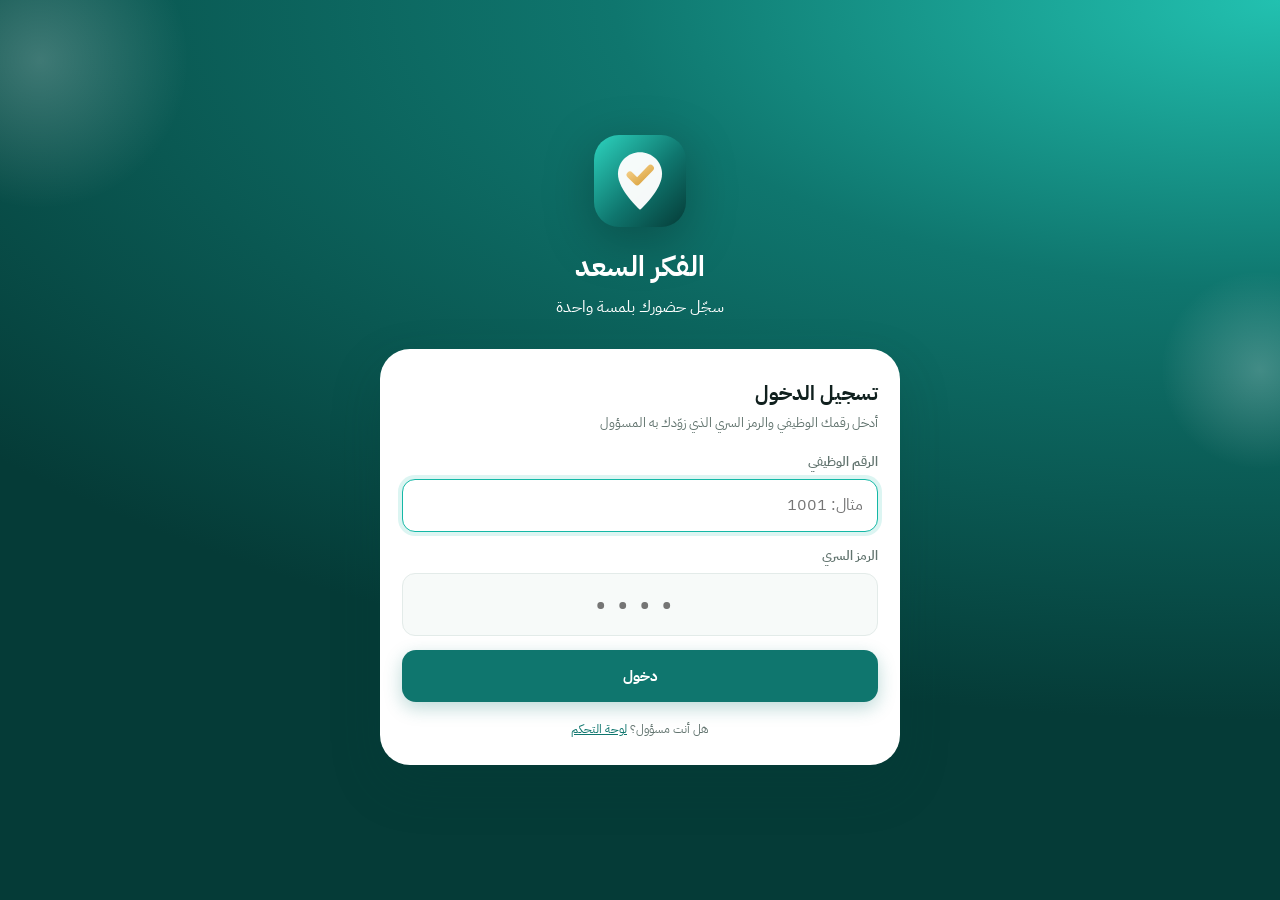
==== index.html @ fa865e1b "Add Alfikr Alsaad attendance app: employee check-in and admin dashboard Arabic-first, phone-first st" ====
<!doctype html>
<html lang="ar" dir="rtl">
<head>
  <meta charset="utf-8">
  <meta name="viewport" content="width=device-width, initial-scale=1, viewport-fit=cover">
  <title>الفكر السعد · الحضور</title>
  <meta name="description" content="تطبيق الفكر السعد لتسجيل الحضور والانصراف">
  <meta name="theme-color" content="#0f766e">
  <meta name="apple-mobile-web-app-capable" content="yes">
  <meta name="apple-mobile-web-app-status-bar-style" content="black-translucent">
  <meta name="apple-mobile-web-app-title" content="الفكر السعد">
  <link rel="icon" href="assets/logo.svg" type="image/svg+xml">
  <link rel="apple-touch-icon" href="assets/logo.svg">
  <link rel="manifest" href="manifest.webmanifest">
  <link rel="preconnect" href="https://fonts.googleapis.com">
  <link rel="preconnect" href="https://fonts.gstatic.com" crossorigin>
  <link href="https://fonts.googleapis.com/css2?family=IBM+Plex+Sans+Arabic:wght@400;500;600;700&display=swap" rel="stylesheet">
  <link rel="stylesheet" href="assets/style.css">
  <link rel="stylesheet" href="assets/app.css">
</head>
<body>
  <!-- Login -->
  <section id="login" class="auth hidden">
    <div class="orb" style="width:300px;height:300px;top:-90px;left:-110px"></div>
    <div class="orb" style="width:200px;height:200px;top:30%;right:-80px;animation-delay:-4s"></div>
    <div class="auth-head">
      <img class="logo" src="assets/logo.svg" alt="">
      <h1>الفكر السعد</h1>
      <p>سجّل حضورك بلمسة واحدة</p>
    </div>
    <form class="auth-card" id="loginForm" autocomplete="on">
      <h2>تسجيل الدخول</h2>
      <p class="muted small" style="margin:0 0 18px">أدخل رقمك الوظيفي والرمز السري الذي زوّدك به المسؤول</p>
      <label class="field"><span>الرقم الوظيفي</span>
        <input class="input ltr" id="code" name="username" inputmode="numeric" autocomplete="username" placeholder="مثال: 1001" required>
      </label>
      <label class="field"><span>الرمز السري</span>
        <input class="input pin-input" id="pin" name="password" type="password" inputmode="numeric" autocomplete="current-password" maxlength="8" placeholder="••••" required>
      </label>
      <button class="btn block" type="submit" id="loginBtn">دخول</button>
      <p class="center tiny muted" style="margin:18px 0 0">هل أنت مسؤول؟ <a href="admin.html">لوحة التحكم</a></p>
    </form>
  </section>

  <!-- App -->
  <main id="app" class="app hidden">
    <div id="view"></div>
  </main>
  <nav class="tabbar hidden" id="tabbar" aria-label="التنقل">
    <div class="tabbar-inner">
      <button class="tab active" data-tab="home"><span data-icon="home"></span>الرئيسية</button>
      <button class="tab" data-tab="history"><span data-icon="history"></span>سجلي</button>
      <button class="tab" data-tab="profile"><span data-icon="user"></span>حسابي</button>
    </div>
  </nav>

  <script src="assets/core.js"></script>
  <script src="assets/app.js"></script>
</body>
</html>
---- assets/style.css ----
/* الفكر السعد — design tokens & shared UI */
:root {
  --brand: #0f766e;
  --brand-2: #14b8a6;
  --brand-ink: #053b37;
  --gold: #d9a13b;
  --bg: #f3f6f5;
  --surface: #ffffff;
  --surface-2: #f7faf9;
  --line: #e3ebe9;
  --ink: #10201e;
  --muted: #62746f;
  --ok: #16a34a;
  --ok-bg: #e7f7ec;
  --warn: #d97706;
  --warn-bg: #fdf3e2;
  --bad: #dc2626;
  --bad-bg: #fdeaea;
  --info: #2563eb;
  --info-bg: #e8effd;
  --shadow: 0 1px 2px rgba(16, 32, 30, .05), 0 8px 24px rgba(16, 32, 30, .07);
  --shadow-lg: 0 20px 50px rgba(5, 59, 55, .22);
  --r: 18px;
  --r-sm: 12px;
  --font: "IBM Plex Sans Arabic", system-ui, -apple-system, "Segoe UI", Tahoma, sans-serif;
  --safe-b: env(safe-area-inset-bottom, 0px);
  color-scheme: light;
}
@media (prefers-color-scheme: dark) {
  :root {
    --bg: #0b1514;
    --surface: #12201f;
    --surface-2: #172826;
    --line: #223634;
    --ink: #e8f1ef;
    --muted: #93a8a3;
    --ok-bg: #12301e;
    --warn-bg: #33250e;
    --bad-bg: #3a1616;
    --info-bg: #142443;
    --shadow: 0 1px 2px rgba(0, 0, 0, .3), 0 8px 24px rgba(0, 0, 0, .25);
    color-scheme: dark;
  }
}

* { box-sizing: border-box; -webkit-tap-highlight-color: transparent; }
html, body { margin: 0; padding: 0; }
body {
  font-family: var(--font);
  background: var(--bg);
  color: var(--ink);
  line-height: 1.6;
  -webkit-font-smoothing: antialiased;
  min-height: 100dvh;
  overflow-x: hidden;
}
button, input, select, textarea { font: inherit; color: inherit; }
button { cursor: pointer; }
a { color: var(--brand); }
.hidden { display: none !important; }
.num { font-variant-numeric: tabular-nums; direction: ltr; unicode-bidi: isolate; display: inline-block; }

/* ───── Layout shell ───── */
.app { max-width: 520px; margin: 0 auto; min-height: 100dvh; position: relative; padding-bottom: calc(88px + var(--safe-b)); }
.page { padding: 0 16px; animation: pageIn .45s cubic-bezier(.2, .8, .2, 1) both; }
@keyframes pageIn { from { opacity: 0; transform: translateY(14px); } to { opacity: 1; transform: none; } }

/* ───── Hero header ───── */
.hero {
  background: radial-gradient(120% 140% at 100% 0%, #1fb5a5 0%, var(--brand) 45%, var(--brand-ink) 100%);
  color: #fff;
  padding: 20px 20px 72px;
  border-radius: 0 0 32px 32px;
  position: relative;
  overflow: hidden;
}
.hero::before, .hero::after {
  content: ""; position: absolute; border-radius: 50%; pointer-events: none;
  background: radial-gradient(circle, rgba(255, 255, 255, .18), transparent 70%);
}
.hero::before { width: 260px; height: 260px; top: -120px; left: -80px; animation: float 9s ease-in-out infinite; }
.hero::after { width: 180px; height: 180px; bottom: -70px; right: -40px; animation: float 11s ease-in-out infinite reverse; }
@keyframes float { 50% { transform: translate(18px, 14px) scale(1.08); } }
.hero-top { display: flex; align-items: center; justify-content: space-between; gap: 12px; position: relative; z-index: 1; }
.hero h1 { margin: 0; font-size: 20px; font-weight: 700; }
.hero .sub { opacity: .82; font-size: 13px; margin: 0; }

.avatar {
  width: 44px; height: 44px; border-radius: 14px; flex: none;
  display: grid; place-items: center; font-weight: 700;
  background: rgba(255, 255, 255, .16); border: 1px solid rgba(255, 255, 255, .28);
  backdrop-filter: blur(6px);
}
.avatar.lg { width: 72px; height: 72px; border-radius: 22px; font-size: 26px; }

.brand-mark { display: inline-flex; align-items: center; gap: 10px; }
.brand-mark img { width: 36px; height: 36px; }

/* ───── Cards ───── */
.card {
  background: var(--surface); border-radius: var(--r); box-shadow: var(--shadow);
  padding: 18px; border: 1px solid var(--line);
}
.card + .card { margin-top: 14px; }
.card h2, .card h3 { margin: 0 0 10px; font-size: 16px; }
.lift { margin-top: -52px; position: relative; z-index: 2; }
.stack > * + * { margin-top: 14px; }
.row { display: flex; align-items: center; gap: 10px; }
.between { justify-content: space-between; }
.muted { color: var(--muted); }
.small { font-size: 13px; }
.tiny { font-size: 12px; }
.bold { font-weight: 700; }
.center { text-align: center; }
.grid-2 { display: grid; grid-template-columns: 1fr 1fr; gap: 12px; }
.section-title { display: flex; align-items: center; justify-content: space-between; margin: 22px 4px 10px; font-size: 15px; font-weight: 700; }

/* ───── Buttons ───── */
.btn {
  border: 0; border-radius: 14px; padding: 14px 18px; font-weight: 700; font-size: 15px;
  background: var(--brand); color: #fff; display: inline-flex; align-items: center; justify-content: center; gap: 8px;
  transition: transform .15s ease, box-shadow .2s ease, background .2s ease, opacity .2s;
  box-shadow: 0 6px 18px rgba(15, 118, 110, .28);
}
.btn:active { transform: scale(.97); }
.btn:disabled { opacity: .6; pointer-events: none; }
.btn.block { width: 100%; }
.btn.ghost { background: var(--surface-2); color: var(--ink); box-shadow: none; border: 1px solid var(--line); }
.btn.danger { background: var(--bad); box-shadow: 0 6px 18px rgba(220, 38, 38, .25); }
.btn.soft-danger { background: var(--bad-bg); color: var(--bad); box-shadow: none; }
.btn.sm { padding: 9px 14px; font-size: 13px; border-radius: 11px; }
.icon-btn {
  width: 42px; height: 42px; border-radius: 13px; border: 1px solid var(--line); background: var(--surface);
  display: grid; place-items: center; color: var(--ink); flex: none; transition: transform .15s;
}
.icon-btn:active { transform: scale(.92); }
.hero .icon-btn { background: rgba(255, 255, 255, .14); border-color: rgba(255, 255, 255, .25); color: #fff; }
.spinner { width: 18px; height: 18px; border-radius: 50%; border: 2.5px solid currentColor; border-top-color: transparent; animation: spin .7s linear infinite; }
@keyframes spin { to { transform: rotate(360deg); } }

/* ───── Forms ───── */
.field { display: block; margin-bottom: 14px; }
.field > span { display: block; font-size: 13px; font-weight: 600; color: var(--muted); margin-bottom: 6px; }
.input, select.input, textarea.input {
  width: 100%; border: 1.5px solid var(--line); background: var(--surface-2); border-radius: 13px;
  padding: 13px 14px; font-size: 16px; outline: none; transition: border-color .2s, box-shadow .2s, background .2s;
}
.input:focus { border-color: var(--brand-2); box-shadow: 0 0 0 4px rgba(20, 184, 166, .15); background: var(--surface); }
.input.ltr { direction: ltr; text-align: right; }
.pin-input { letter-spacing: .6em; text-align: center; font-size: 22px; font-weight: 700; direction: ltr; }
.switch { position: relative; width: 50px; height: 30px; flex: none; }
.switch input { opacity: 0; width: 0; height: 0; }
.switch i { position: absolute; inset: 0; background: var(--line); border-radius: 30px; transition: .25s; }
.switch i::after { content: ""; position: absolute; top: 3px; right: 3px; width: 24px; height: 24px; border-radius: 50%; background: #fff; transition: .25s; box-shadow: 0 2px 6px rgba(0,0,0,.2); }
.switch input:checked + i { background: var(--brand); }
.switch input:checked + i::after { transform: translateX(-20px); }

/* ───── Pills / chips ───── */
.pill { display: inline-flex; align-items: center; gap: 6px; font-size: 12px; font-weight: 700; padding: 4px 10px; border-radius: 999px; white-space: nowrap; }
.pill::before { content: ""; width: 6px; height: 6px; border-radius: 50%; background: currentColor; }
.pill.ok { background: var(--ok-bg); color: var(--ok); }
.pill.warn { background: var(--warn-bg); color: var(--warn); }
.pill.bad { background: var(--bad-bg); color: var(--bad); }
.pill.info { background: var(--info-bg); color: var(--info); }
.pill.mute { background: var(--surface-2); color: var(--muted); }
.chips { display: flex; gap: 8px; overflow-x: auto; padding: 2px 2px 6px; scrollbar-width: none; }
.chips::-webkit-scrollbar { display: none; }
.chip {
  border: 1px solid var(--line); background: var(--surface); padding: 8px 14px; border-radius: 999px;
  font-size: 13px; font-weight: 600; white-space: nowrap; transition: all .2s;
}
.chip.active { background: var(--brand); border-color: var(--brand); color: #fff; }
.chip b { opacity: .75; margin-inline-start: 4px; }

/* ───── Bottom nav ───── */
.tabbar {
  position: fixed; bottom: 0; left: 0; right: 0; z-index: 40;
  padding: 8px 12px calc(8px + var(--safe-b));
  background: color-mix(in srgb, var(--surface) 88%, transparent);
  backdrop-filter: saturate(180%) blur(16px); -webkit-backdrop-filter: saturate(180%) blur(16px);
  border-top: 1px solid var(--line);
}
.tabbar-inner { max-width: 520px; margin: 0 auto; display: flex; justify-content: space-around; }
.tab {
  flex: 1; border: 0; background: none; display: flex; flex-direction: column; align-items: center; gap: 2px;
  font-size: 11px; font-weight: 600; color: var(--muted); padding: 6px 4px; border-radius: 14px; transition: color .2s;
  position: relative;
}
.tab svg { width: 24px; height: 24px; transition: transform .3s cubic-bezier(.3, 1.6, .5, 1); }
.tab.active { color: var(--brand); }
.tab.active svg { transform: translateY(-2px) scale(1.08); }
.tab.active::after { content: ""; position: absolute; top: -8px; width: 26px; height: 3px; border-radius: 3px; background: var(--brand); animation: grow .3s ease; }
@keyframes grow { from { width: 0; } }

/* ───── Toast ───── */
.toast-wrap { position: fixed; top: 14px; left: 0; right: 0; z-index: 100; display: flex; flex-direction: column; align-items: center; gap: 8px; pointer-events: none; padding: 0 16px; }
.toast {
  background: var(--ink); color: var(--bg); padding: 12px 18px; border-radius: 14px; font-weight: 600; font-size: 14px;
  box-shadow: var(--shadow-lg); animation: toastIn .35s cubic-bezier(.2, 1.4, .4, 1) both; max-width: 480px; display: flex; gap: 8px; align-items: center;
}
.toast.ok { background: var(--ok); color: #fff; }
.toast.bad { background: var(--bad); color: #fff; }
.toast.out { animation: toastOut .3s ease forwards; }
@keyframes toastIn { from { opacity: 0; transform: translateY(-20px) scale(.9); } }
@keyframes toastOut { to { opacity: 0; transform: translateY(-16px); } }

/* ───── Bottom sheet ───── */
.sheet-backdrop { position: fixed; inset: 0; background: rgba(5, 20, 18, .45); z-index: 60; animation: fade .25s ease both; }
.sheet {
  position: fixed; left: 0; right: 0; bottom: 0; z-index: 61; max-width: 560px; margin: 0 auto;
  background: var(--surface); border-radius: 26px 26px 0 0; padding: 10px 18px calc(18px + var(--safe-b));
  max-height: 92dvh; overflow-y: auto; animation: sheetIn .38s cubic-bezier(.2, .9, .25, 1) both;
  box-shadow: 0 -10px 40px rgba(0, 0, 0, .18);
}
.sheet .grip { width: 44px; height: 5px; border-radius: 5px; background: var(--line); margin: 4px auto 14px; }
.sheet h3 { margin: 0 0 16px; font-size: 18px; }
.sheet.closing { animation: sheetOut .25s ease forwards; }
.sheet-backdrop.closing { animation: fade .25s ease reverse forwards; }
@keyframes sheetIn { from { transform: translateY(100%); } }
@keyframes sheetOut { to { transform: translateY(100%); } }
@keyframes fade { from { opacity: 0; } }

/* ───── Lists ───── */
.list { background: var(--surface); border: 1px solid var(--line); border-radius: var(--r); box-shadow: var(--shadow); overflow: hidden; }
.item { display: flex; align-items: center; gap: 12px; padding: 14px 16px; border-bottom: 1px solid var(--line); animation: itemIn .4s ease both; }
.item:last-child { border-bottom: 0; }
.item .avatar { background: color-mix(in srgb, var(--brand) 12%, transparent); color: var(--brand); border: 0; width: 42px; height: 42px; font-size: 15px; }
.item .meta { flex: 1; min-width: 0; }
.item .meta .t { font-weight: 700; white-space: nowrap; overflow: hidden; text-overflow: ellipsis; }
.item .meta .s { font-size: 12px; color: var(--muted); white-space: nowrap; overflow: hidden; text-overflow: ellipsis; }
.item.tap { cursor: pointer; transition: background .15s; }
.item.tap:active { background: var(--surface-2); }
@keyframes itemIn { from { opacity: 0; transform: translateX(-10px); } }
.empty { text-align: center; padding: 34px 16px; color: var(--muted); }
.empty .ico { font-size: 36px; margin-bottom: 6px; opacity: .7; }

/* ───── Skeleton ───── */
.skel { background: linear-gradient(90deg, var(--surface-2), var(--line), var(--surface-2)); background-size: 200% 100%; animation: shimmer 1.2s infinite; border-radius: 10px; }
@keyframes shimmer { to { background-position: -200% 0; } }

/* ───── Auth screen ───── */
.auth {
  min-height: 100dvh; display: flex; flex-direction: column; justify-content: flex-end;
  background: radial-gradient(130% 80% at 100% 0%, #22c1b0 0%, var(--brand) 40%, var(--brand-ink) 100%);
  position: relative; overflow: hidden;
}
.auth .orb { position: absolute; border-radius: 50%; background: radial-gradient(circle, rgba(255,255,255,.22), transparent 70%); animation: float 10s ease-in-out infinite; }
.auth-head { color: #fff; padding: 40px 24px 28px; position: relative; z-index: 1; flex: 1; display: flex; flex-direction: column; justify-content: center; align-items: center; text-align: center; }
.auth-head .logo { width: 92px; height: 92px; margin-bottom: 18px; animation: pop .7s cubic-bezier(.2, 1.6, .4, 1) both; filter: drop-shadow(0 12px 24px rgba(0,0,0,.25)); }
.auth-head h1 { margin: 0; font-size: 28px; animation: pageIn .6s .1s both; }
.auth-head p { margin: 6px 0 0; opacity: .85; animation: pageIn .6s .2s both; }
.auth-card {
  background: var(--surface); border-radius: 30px 30px 0 0; padding: 28px 22px calc(26px + var(--safe-b));
  position: relative; z-index: 1; animation: sheetIn .6s .15s cubic-bezier(.2, .9, .25, 1) both;
  max-width: 520px; width: 100%; margin: 0 auto;
}
.auth-card h2 { margin: 0 0 4px; font-size: 20px; }
@keyframes pop { from { opacity: 0; transform: scale(.5) rotate(-12deg); } }
@media (min-width: 700px) {
  .auth { justify-content: center; align-items: center; }
  .auth-head { flex: none; }
  .auth-card { border-radius: 30px; margin-bottom: 40px; box-shadow: var(--shadow-lg); }
}

.shake { animation: shake .45s ease; }
@keyframes shake { 20%, 60% { transform: translateX(-8px); } 40%, 80% { transform: translateX(8px); } }

/* ───── Dialog ───── */
.confirm-box { text-align: center; padding: 6px 4px 4px; }
.confirm-box .ico { width: 64px; height: 64px; margin: 0 auto 12px; border-radius: 20px; display: grid; place-items: center; font-size: 30px; background: var(--bad-bg); color: var(--bad); }

@media (prefers-reduced-motion: reduce) {
  *, *::before, *::after { animation-duration: .01ms !important; animation-iteration-count: 1 !important; transition-duration: .01ms !important; }
}
.icon-btn svg { width: 20px; height: 20px; }
.btn svg { width: 20px; height: 20px; flex: none; }

/* shared stat row & key/value rows */
.stats3 { display: grid; grid-template-columns: repeat(3, 1fr); text-align: center; }
.stats3 > div { padding: 4px 6px; }
.stats3 > div + div { border-inline-start: 1px solid var(--line); }
.stats3 .k { font-size: 12px; color: var(--muted); font-weight: 600; }
.stats3 .v { font-size: 18px; font-weight: 700; margin-top: 2px; }

.kv { display: flex; justify-content: space-between; gap: 12px; padding: 13px 0; border-bottom: 1px solid var(--line); font-size: 14px; }
.kv:last-child { border-bottom: 0; }
.kv .k { color: var(--muted); }
.kv .v { font-weight: 600; text-align: left; }
.form-row > *, .grid-2 > * { min-width: 0; }
.input { min-width: 0; }
input[type=date].input, input[type=time].input { -webkit-appearance: none; appearance: none; min-height: 50px; }
---- assets/app.css ----
/* Employee app */
.clock { text-align: center; padding: 6px 0 2px; }
.clock .time { font-size: 46px; font-weight: 700; letter-spacing: -1px; line-height: 1.1; }
.clock .time small { font-size: 18px; opacity: .55; font-weight: 600; margin-inline-start: 4px; }
.clock .date { color: var(--muted); font-size: 14px; margin-top: 4px; }
.clock .hijri { color: var(--muted); font-size: 12px; opacity: .8; }

.punch-zone { display: flex; flex-direction: column; align-items: center; padding: 18px 0 6px; }
.punch {
  --c1: #14b8a6; --c2: #0f766e; --glow: rgba(20, 184, 166, .45);
  position: relative; width: 196px; height: 196px; border-radius: 50%; border: 0; color: #fff;
  background: radial-gradient(circle at 30% 25%, var(--c1), var(--c2) 70%);
  box-shadow: 0 18px 40px var(--glow), inset 0 -8px 20px rgba(0, 0, 0, .15), inset 0 6px 14px rgba(255, 255, 255, .25);
  display: flex; flex-direction: column; align-items: center; justify-content: center; gap: 6px;
  transition: transform .2s cubic-bezier(.3, 1.5, .5, 1), box-shadow .3s, filter .3s;
  isolation: isolate;
}
.punch svg.fp { width: 64px; height: 64px; }
.punch .lbl { font-weight: 700; font-size: 17px; }
.punch .hint { font-size: 11px; opacity: .8; font-weight: 600; }
.punch:active { transform: scale(.94); }
.punch::before, .punch::after {
  content: ""; position: absolute; inset: 0; border-radius: 50%; z-index: -1;
  border: 2px solid var(--c1); animation: ring 2.6s cubic-bezier(.2, .6, .3, 1) infinite;
}
.punch::after { animation-delay: 1.3s; }
@keyframes ring { from { transform: scale(1); opacity: .7; } to { transform: scale(1.55); opacity: 0; } }
.punch.out { --c1: #fb923c; --c2: #c2410c; --glow: rgba(234, 88, 12, .4); }
.punch.done { --c1: #a7b8b4; --c2: #6b807b; --glow: rgba(60, 80, 76, .25); cursor: default; }
.punch.done::before, .punch.done::after { animation: none; opacity: 0; }
.punch.loading { pointer-events: none; }
.punch.loading::before, .punch.loading::after { animation: none; opacity: 0; }
.punch .orbit { position: absolute; inset: -10px; width: calc(100% + 20px); height: calc(100% + 20px); opacity: 0; transition: opacity .2s; }
.punch.loading .orbit { opacity: 1; animation: spin 1s linear infinite; }
.punch.success { animation: successPop .7s cubic-bezier(.2, 1.6, .4, 1); }
@keyframes successPop { 0% { transform: scale(.9); } 40% { transform: scale(1.08); } 100% { transform: scale(1); } }
.punch .ok-check { width: 74px; height: 74px; }
.punch .ok-check path { stroke-dasharray: 30; stroke-dashoffset: 30; animation: draw .5s .1s ease forwards; }
@keyframes draw { to { stroke-dashoffset: 0; } }
.burst { position: absolute; left: 50%; top: 50%; width: 8px; height: 8px; border-radius: 50%; pointer-events: none; animation: burst .8s ease-out forwards; }
@keyframes burst { from { transform: translate(-50%, -50%) rotate(var(--a)) translateX(0) scale(1); opacity: 1; } to { transform: translate(-50%, -50%) rotate(var(--a)) translateX(140px) scale(.3); opacity: 0; } }

.loc {
  margin-top: 18px; display: inline-flex; align-items: center; gap: 8px; font-size: 13px; font-weight: 600;
  padding: 8px 14px; border-radius: 999px; background: var(--surface-2); border: 1px solid var(--line); color: var(--muted);
  transition: all .3s;
}
.loc .dot { width: 8px; height: 8px; border-radius: 50%; background: currentColor; position: relative; }
.loc .dot::after { content: ""; position: absolute; inset: -4px; border-radius: 50%; border: 2px solid currentColor; opacity: .4; animation: ring 1.8s infinite; }
.loc.ok { color: var(--ok); background: var(--ok-bg); border-color: transparent; }
.loc.bad { color: var(--bad); background: var(--bad-bg); border-color: transparent; }
.loc.warn { color: var(--warn); background: var(--warn-bg); border-color: transparent; }

.shift-row { display: flex; align-items: center; gap: 12px; }
.shift-row .ico { width: 42px; height: 42px; border-radius: 13px; display: grid; place-items: center; background: color-mix(in srgb, var(--gold) 16%, transparent); color: var(--gold); flex: none; }
.shift-row .ico svg { width: 22px; height: 22px; }

.week { display: grid; grid-template-columns: repeat(7, 1fr); gap: 6px; text-align: center; }
.week .d { font-size: 11px; color: var(--muted); font-weight: 600; }
.week .b { margin: 6px auto 0; width: 30px; height: 30px; border-radius: 10px; display: grid; place-items: center; font-size: 12px; font-weight: 700; background: var(--surface-2); color: var(--muted); border: 1px dashed var(--line); animation: pop .5s cubic-bezier(.2, 1.6, .4, 1) both; }
.week .b.ok { background: var(--ok-bg); color: var(--ok); border: 0; }
.week .b.warn { background: var(--warn-bg); color: var(--warn); border: 0; }
.week .b.today { outline: 2px solid var(--brand); outline-offset: 2px; }

.profile-head { text-align: center; padding: 26px 20px 70px; }
.profile-head .avatar { margin: 0 auto 12px; }
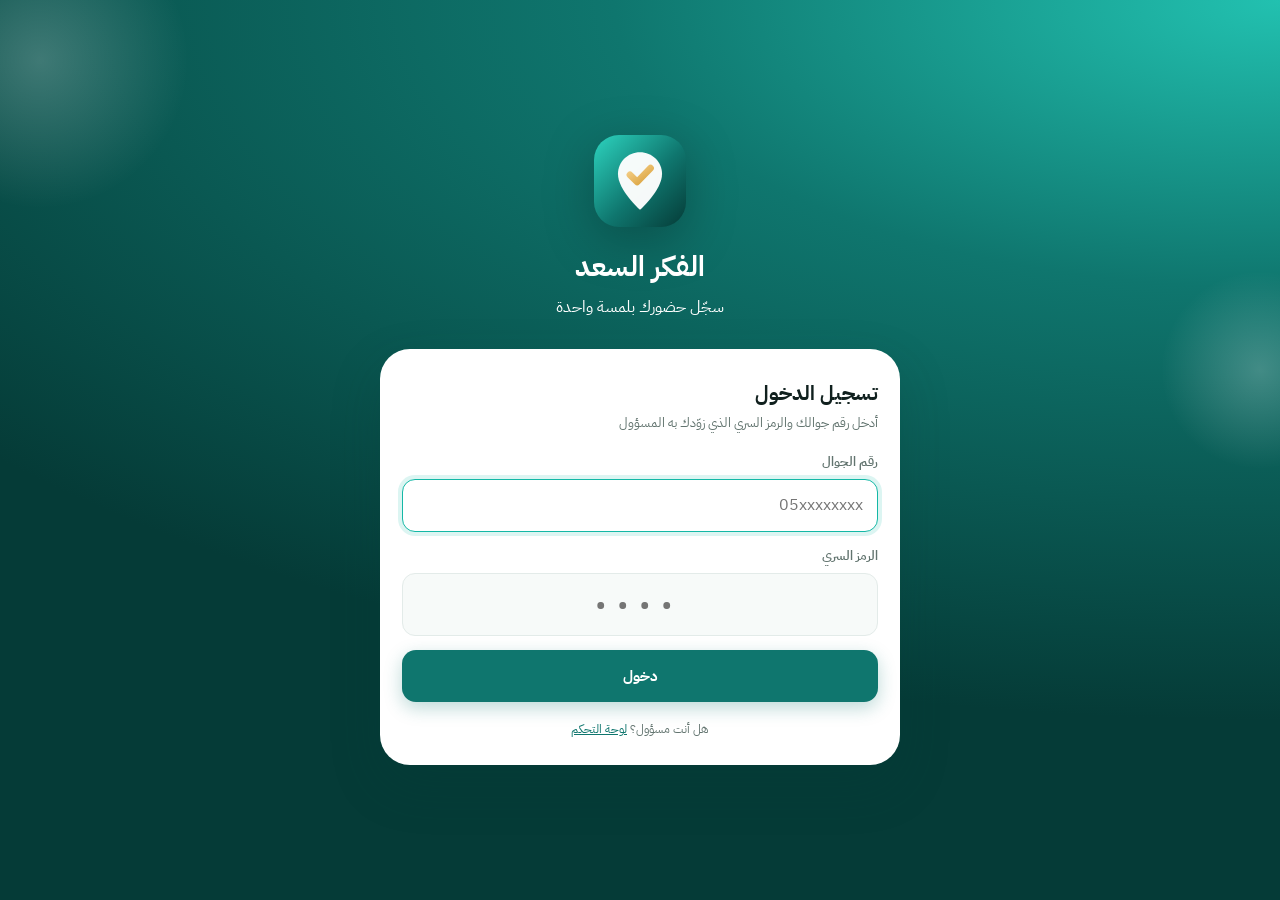
==== commit 39dff5c9: "Phone + PIN login, and selfie + GPS proof of presence instead of fixed workplaces - employees sign i" ====
--- a/index.html
+++ b/index.html
@@ -30,9 +30,9 @@
     </div>
     <form class="auth-card" id="loginForm" autocomplete="on">
       <h2>تسجيل الدخول</h2>
-      <p class="muted small" style="margin:0 0 18px">أدخل رقمك الوظيفي والرمز السري الذي زوّدك به المسؤول</p>
-      <label class="field"><span>الرقم الوظيفي</span>
-        <input class="input ltr" id="code" name="username" inputmode="numeric" autocomplete="username" placeholder="مثال: 1001" required>
+      <p class="muted small" style="margin:0 0 18px">أدخل رقم جوالك والرمز السري الذي زوّدك به المسؤول</p>
+      <label class="field"><span>رقم الجوال</span>
+        <input class="input ltr" id="phone" name="username" type="tel" inputmode="tel" autocomplete="tel" placeholder="05xxxxxxxx" required>
       </label>
       <label class="field"><span>الرمز السري</span>
         <input class="input pin-input" id="pin" name="password" type="password" inputmode="numeric" autocomplete="current-password" maxlength="8" placeholder="••••" required>
--- a/assets/style.css
+++ b/assets/style.css
@@ -57,7 +57,7 @@
 button, input, select, textarea { font: inherit; color: inherit; }
 button { cursor: pointer; }
 a { color: var(--brand); }
-.hidden { display: none !important; }
+.hidden, [hidden] { display: none !important; }
 .num { font-variant-numeric: tabular-nums; direction: ltr; unicode-bidi: isolate; display: inline-block; }
 
 /* ───── Layout shell ───── */
--- a/assets/app.css
+++ b/assets/app.css
@@ -29,6 +29,14 @@
 .punch.done { --c1: #a7b8b4; --c2: #6b807b; --glow: rgba(60, 80, 76, .25); cursor: default; }
 .punch.done::before, .punch.done::after { animation: none; opacity: 0; }
 .punch.loading { pointer-events: none; }
+.punch.locked { --c1: #9fb3ae; --c2: #5d726d; --glow: rgba(60, 80, 76, .22); }
+.punch.locked::before, .punch.locked::after { animation: none; opacity: 0; }
+.punch.locked .fp-wrap { position: relative; }
+.punch.locked .fp-wrap::after {
+  content: ""; position: absolute; bottom: -2px; left: -6px; width: 26px; height: 26px; border-radius: 50%;
+  background: #fff url("data:image/svg+xml,%3Csvg xmlns='http://www.w3.org/2000/svg' viewBox='0 0 24 24' fill='none' stroke='%235d726d' stroke-width='2.4' stroke-linecap='round'%3E%3Crect x='5' y='11' width='14' height='10' rx='2'/%3E%3Cpath d='M8 11V8a4 4 0 0 1 8 0v3'/%3E%3C/svg%3E") center / 15px no-repeat;
+  box-shadow: 0 2px 6px rgba(0,0,0,.2);
+}
 .punch.loading::before, .punch.loading::after { animation: none; opacity: 0; }
 .punch .orbit { position: absolute; inset: -10px; width: calc(100% + 20px); height: calc(100% + 20px); opacity: 0; transition: opacity .2s; }
 .punch.loading .orbit { opacity: 1; animation: spin 1s linear infinite; }
@@ -64,3 +72,11 @@
 
 .profile-head { text-align: center; padding: 26px 20px 70px; }
 .profile-head .avatar { margin: 0 auto 12px; }
+
+/* selfie camera */
+.cam { position: relative; width: min(78vw, 300px); aspect-ratio: 1; margin: 0 auto; border-radius: 50%; overflow: hidden; background: #0b1514; box-shadow: 0 12px 30px rgba(0,0,0,.25); animation: pop .5s cubic-bezier(.2, 1.5, .4, 1) both; }
+.cam video, .cam img { width: 100%; height: 100%; object-fit: cover; display: block; }
+.cam video { transform: scaleX(-1); }
+.cam-ring { position: absolute; inset: 0; border-radius: 50%; border: 4px solid var(--brand-2); box-shadow: inset 0 0 0 6px rgba(255,255,255,.15); pointer-events: none; animation: camPulse 2s ease-in-out infinite; }
+@keyframes camPulse { 50% { border-color: var(--gold); } }
+.cam-msg { position: absolute; inset: 0; display: grid; place-items: center; color: #fff; font-size: 14px; font-weight: 600; text-align: center; padding: 20px; }
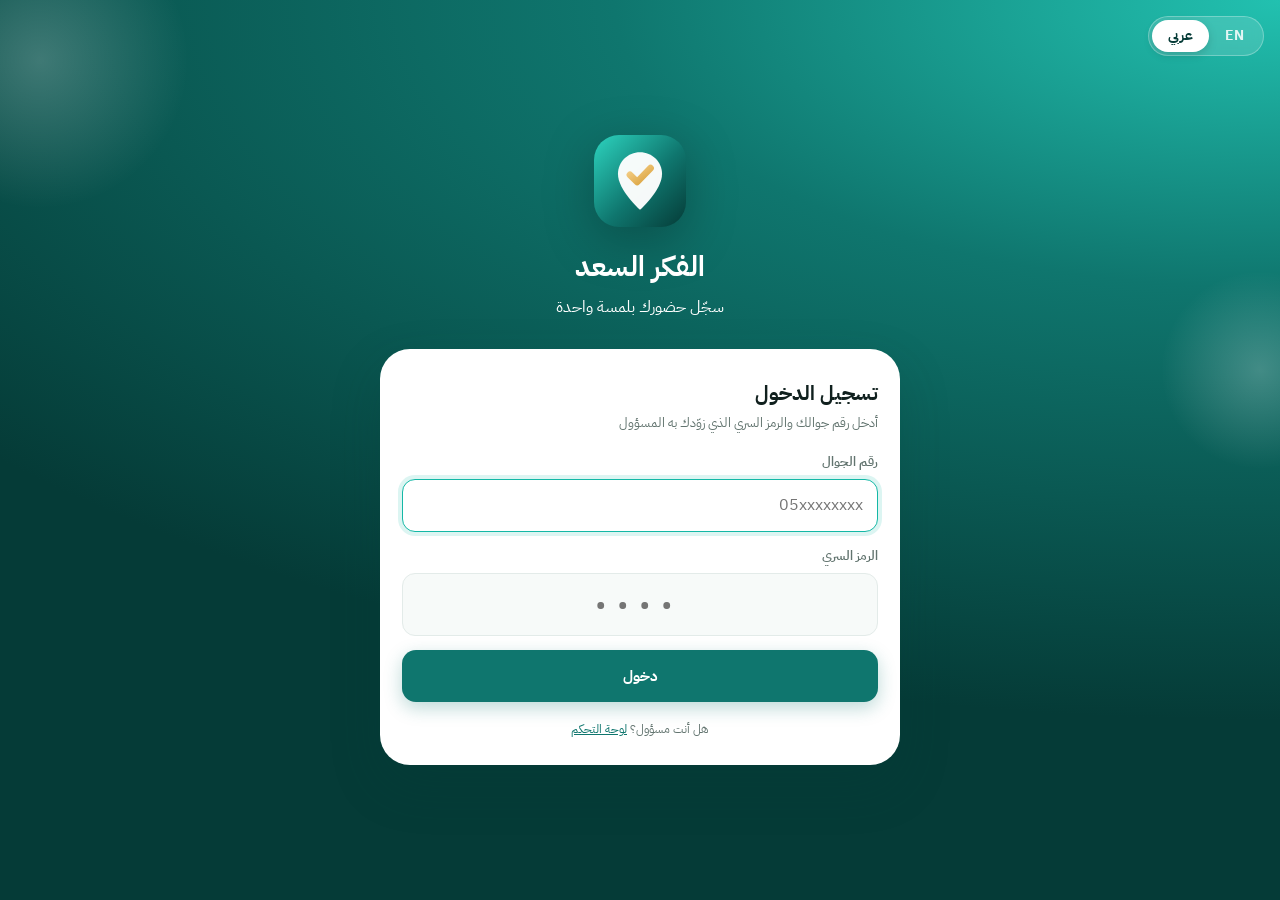
==== commit 8d2817ca: "Add Arabic/English switch to the employee app and admin dashboard - assets/i18n.js: Arabic is the so" ====
--- a/index.html
+++ b/index.html
@@ -21,6 +21,7 @@
 <body>
   <!-- Login -->
   <section id="login" class="auth hidden">
+    <div class="lang-switch auth-lang" role="group" aria-label="Language / اللغة" data-no-i18n><button type="button" data-lang="ar" lang="ar">عربي</button><button type="button" data-lang="en" lang="en">EN</button></div>
     <div class="orb" style="width:300px;height:300px;top:-90px;left:-110px"></div>
     <div class="orb" style="width:200px;height:200px;top:30%;right:-80px;animation-delay:-4s"></div>
     <div class="auth-head">
@@ -54,6 +55,7 @@
     </div>
   </nav>
 
+  <script src="assets/i18n.js"></script>
   <script src="assets/core.js"></script>
   <script src="assets/app.js"></script>
 </body>
--- a/assets/style.css
+++ b/assets/style.css
@@ -146,14 +146,16 @@
   padding: 13px 14px; font-size: 16px; outline: none; transition: border-color .2s, box-shadow .2s, background .2s;
 }
 .input:focus { border-color: var(--brand-2); box-shadow: 0 0 0 4px rgba(20, 184, 166, .15); background: var(--surface); }
-.input.ltr { direction: ltr; text-align: right; }
+.input.ltr { direction: ltr; text-align: left; }
+[dir=rtl] .input.ltr { text-align: right; }
 .pin-input { letter-spacing: .6em; text-align: center; font-size: 22px; font-weight: 700; direction: ltr; }
 .switch { position: relative; width: 50px; height: 30px; flex: none; }
 .switch input { opacity: 0; width: 0; height: 0; }
 .switch i { position: absolute; inset: 0; background: var(--line); border-radius: 30px; transition: .25s; }
-.switch i::after { content: ""; position: absolute; top: 3px; right: 3px; width: 24px; height: 24px; border-radius: 50%; background: #fff; transition: .25s; box-shadow: 0 2px 6px rgba(0,0,0,.2); }
+.switch i::after { content: ""; position: absolute; top: 3px; inset-inline-start: 3px; width: 24px; height: 24px; border-radius: 50%; background: #fff; transition: .25s; box-shadow: 0 2px 6px rgba(0,0,0,.2); }
 .switch input:checked + i { background: var(--brand); }
-.switch input:checked + i::after { transform: translateX(-20px); }
+[dir=rtl] .switch input:checked + i::after { transform: translateX(-20px); }
+[dir=ltr] .switch input:checked + i::after { transform: translateX(20px); }
 
 /* ───── Pills / chips ───── */
 .pill { display: inline-flex; align-items: center; gap: 6px; font-size: 12px; font-weight: 700; padding: 4px 10px; border-radius: 999px; white-space: nowrap; }
@@ -285,7 +287,21 @@
 .kv { display: flex; justify-content: space-between; gap: 12px; padding: 13px 0; border-bottom: 1px solid var(--line); font-size: 14px; }
 .kv:last-child { border-bottom: 0; }
 .kv .k { color: var(--muted); }
-.kv .v { font-weight: 600; text-align: left; }
+.kv .v { font-weight: 600; text-align: end; }
 .form-row > *, .grid-2 > * { min-width: 0; }
 .input { min-width: 0; }
 input[type=date].input, input[type=time].input { -webkit-appearance: none; appearance: none; min-height: 50px; }
+
+/* language switch */
+.lang-switch { display: inline-flex; padding: 3px; border-radius: 999px; background: var(--surface-2); border: 1px solid var(--line); flex: none; direction: ltr; }
+.lang-switch button { border: 0; background: none; padding: 7px 12px; border-radius: 999px; font-size: 13px; font-weight: 700; color: var(--muted); line-height: 1; transition: background .2s, color .2s, box-shadow .2s; }
+html[lang=ar] .lang-switch [data-lang=ar], html[lang=en] .lang-switch [data-lang=en] { background: var(--brand); color: #fff; box-shadow: 0 3px 10px rgba(15, 118, 110, .3); }
+.lang-switch.glass, .auth-lang { background: rgba(255, 255, 255, .14); border-color: rgba(255, 255, 255, .28); backdrop-filter: blur(6px); }
+.lang-switch.glass button, .auth-lang button { color: rgba(255, 255, 255, .85); padding: 9px 11px; }
+html[lang=ar] .lang-switch.glass [data-lang=ar], html[lang=en] .lang-switch.glass [data-lang=en],
+html[lang=ar] .auth-lang [data-lang=ar], html[lang=en] .auth-lang [data-lang=en] { background: #fff; color: var(--brand-ink); box-shadow: 0 3px 10px rgba(0, 0, 0, .15); }
+.lang-switch.lg button { padding: 10px 18px; font-size: 14px; }
+.auth-lang { position: absolute; top: calc(16px + env(safe-area-inset-top, 0px)); inset-inline-end: 16px; z-index: 3; animation: pageIn .5s .2s both; }
+.auth-lang button { padding: 9px 16px; font-size: 14px; }
+[dir=ltr] .flip-ltr { transform: scaleX(-1); }
+[lang=en] body { letter-spacing: 0; }
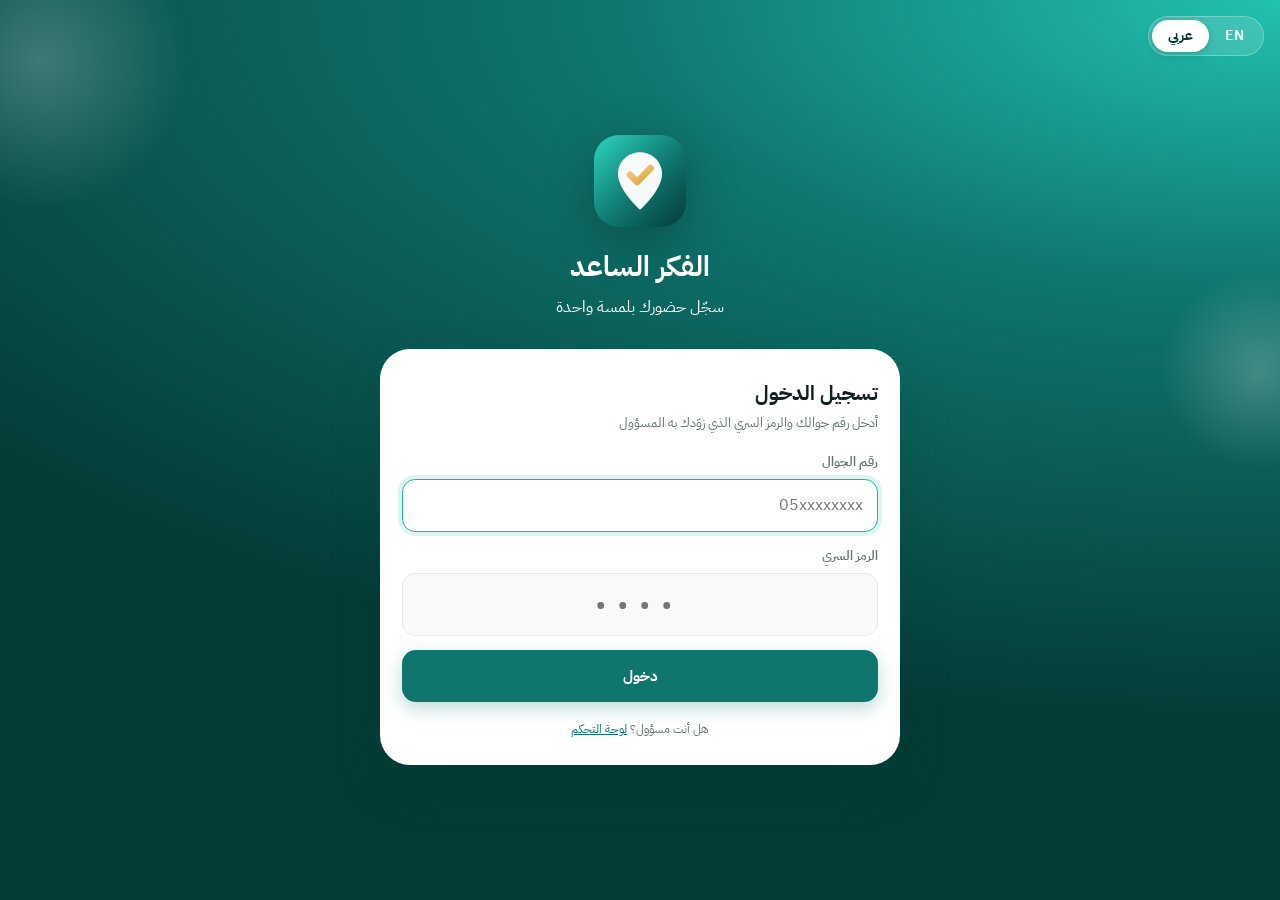
==== commit 0d430e13: "Rename the Arabic brand name to الفكر الساعد (English stays Alfikr Alsaad) Co-Authored-By: Claude Op" ====
--- a/index.html
+++ b/index.html
@@ -3,12 +3,12 @@
 <head>
   <meta charset="utf-8">
   <meta name="viewport" content="width=device-width, initial-scale=1, viewport-fit=cover">
-  <title>الفكر السعد · الحضور</title>
-  <meta name="description" content="تطبيق الفكر السعد لتسجيل الحضور والانصراف">
+  <title>الفكر الساعد · الحضور</title>
+  <meta name="description" content="تطبيق الفكر الساعد لتسجيل الحضور والانصراف">
   <meta name="theme-color" content="#0f766e">
   <meta name="apple-mobile-web-app-capable" content="yes">
   <meta name="apple-mobile-web-app-status-bar-style" content="black-translucent">
-  <meta name="apple-mobile-web-app-title" content="الفكر السعد">
+  <meta name="apple-mobile-web-app-title" content="الفكر الساعد">
   <link rel="icon" href="assets/logo.svg" type="image/svg+xml">
   <link rel="apple-touch-icon" href="assets/logo.svg">
   <link rel="manifest" href="manifest.webmanifest">
@@ -26,7 +26,7 @@
     <div class="orb" style="width:200px;height:200px;top:30%;right:-80px;animation-delay:-4s"></div>
     <div class="auth-head">
       <img class="logo" src="assets/logo.svg" alt="">
-      <h1>الفكر السعد</h1>
+      <h1>الفكر الساعد</h1>
       <p>سجّل حضورك بلمسة واحدة</p>
     </div>
     <form class="auth-card" id="loginForm" autocomplete="on">
@@ -51,12 +51,14 @@
     <div class="tabbar-inner">
       <button class="tab active" data-tab="home"><span data-icon="home"></span>الرئيسية</button>
       <button class="tab" data-tab="history"><span data-icon="history"></span>سجلي</button>
+      <button class="tab" data-tab="docs"><span data-icon="doc"></span>أوراقي</button>
       <button class="tab" data-tab="profile"><span data-icon="user"></span>حسابي</button>
     </div>
   </nav>
 
   <script src="assets/i18n.js"></script>
   <script src="assets/core.js"></script>
+  <script src="assets/pdf.js"></script>
   <script src="assets/app.js"></script>
 </body>
 </html>
--- a/assets/style.css
+++ b/assets/style.css
@@ -1,4 +1,4 @@
-/* الفكر السعد — design tokens & shared UI */
+/* الفكر الساعد — design tokens & shared UI */
 :root {
   --brand: #0f766e;
   --brand-2: #14b8a6;
@@ -305,3 +305,8 @@
 .auth-lang button { padding: 9px 16px; font-size: 14px; }
 [dir=ltr] .flip-ltr { transform: scaleX(-1); }
 [lang=en] body { letter-spacing: 0; }
+
+/* PDF badge (employee + admin) */
+.avatar.doc-ico { background: #fee2e2; color: #dc2626; border: 0; font-size: 11px; font-weight: 800; letter-spacing: .04em; border-radius: 12px; }
+@media (prefers-color-scheme: dark) { .avatar.doc-ico { background: #3a1616; } }
+a.item { color: inherit; text-decoration: none; }
--- a/assets/app.css
+++ b/assets/app.css
@@ -80,3 +80,30 @@
 .cam-ring { position: absolute; inset: 0; border-radius: 50%; border: 4px solid var(--brand-2); box-shadow: inset 0 0 0 6px rgba(255,255,255,.15); pointer-events: none; animation: camPulse 2s ease-in-out infinite; }
 @keyframes camPulse { 50% { border-color: var(--gold); } }
 .cam-msg { position: absolute; inset: 0; display: grid; place-items: center; color: #fff; font-size: 14px; font-weight: 600; text-align: center; padding: 20px; }
+
+/* today's prints timeline */
+.timeline { position: relative; padding-inline-start: 6px; }
+.tl { display: flex; gap: 12px; align-items: flex-start; position: relative; padding: 6px 0 12px; animation: itemIn .4s ease both; }
+.tl:not(:last-child)::before { content: ""; position: absolute; top: 22px; bottom: -4px; inset-inline-start: 5px; width: 2px; background: var(--line); }
+.tl-dot { width: 12px; height: 12px; border-radius: 50%; margin-top: 6px; flex: none; box-shadow: 0 0 0 4px color-mix(in srgb, currentColor 18%, transparent); }
+.tl.in { color: var(--ok); } .tl.out { color: #ea580c; }
+.tl-dot { background: currentColor; }
+.tl-body { color: var(--ink); font-size: 14px; }
+.tl-body b { margin-inline-end: 8px; }
+
+/* safety papers */
+.scan-badge { width: 64px; height: 64px; margin: 2px auto 10px; border-radius: 20px; display: grid; place-items: center; color: #fff; background: linear-gradient(135deg, var(--brand-2), var(--brand)); box-shadow: 0 10px 24px rgba(15, 118, 110, .35); animation: pop .6s cubic-bezier(.2, 1.6, .4, 1) both; }
+.scan-badge svg { width: 30px; height: 30px; }
+.open-ico svg { width: 20px; height: 20px; color: var(--muted); }
+.scan-cam { position: relative; width: 100%; aspect-ratio: 3 / 4; max-height: 52vh; margin: 0 auto; border-radius: 20px; overflow: hidden; background: #0b1514; }
+.scan-cam video { width: 100%; height: 100%; object-fit: cover; display: block; }
+.scan-frame { position: absolute; inset: 7%; border: 2px dashed rgba(255, 255, 255, .7); border-radius: 12px; pointer-events: none; }
+.scan-cam.flash::after { content: ""; position: absolute; inset: 0; background: #fff; animation: flash .35s ease-out forwards; }
+@keyframes flash { from { opacity: .85; } to { opacity: 0; } }
+.scan-count { position: absolute; top: 12px; inset-inline-end: 12px; min-width: 30px; height: 30px; padding: 0 8px; border-radius: 15px; background: var(--brand); color: #fff; font-weight: 800; display: grid; place-items: center; box-shadow: 0 4px 12px rgba(0, 0, 0, .3); animation: pop .3s cubic-bezier(.2, 1.6, .4, 1); }
+.thumbs { display: flex; gap: 10px; overflow-x: auto; padding: 12px 2px 4px; scrollbar-width: none; }
+.thumbs:empty { display: none; }
+.thumb { position: relative; flex: none; width: 64px; height: 84px; border-radius: 10px; overflow: hidden; border: 2px solid var(--line); animation: pop .35s cubic-bezier(.2, 1.6, .4, 1) both; }
+.thumb img { width: 100%; height: 100%; object-fit: cover; }
+.thumb span { position: absolute; bottom: 3px; inset-inline-start: 4px; font-size: 11px; font-weight: 800; color: #fff; text-shadow: 0 1px 3px #000; }
+.thumb button { position: absolute; top: 3px; inset-inline-end: 3px; width: 22px; height: 22px; border-radius: 50%; border: 0; background: rgba(0, 0, 0, .6); color: #fff; font-size: 15px; line-height: 1; display: grid; place-items: center; padding: 0; }
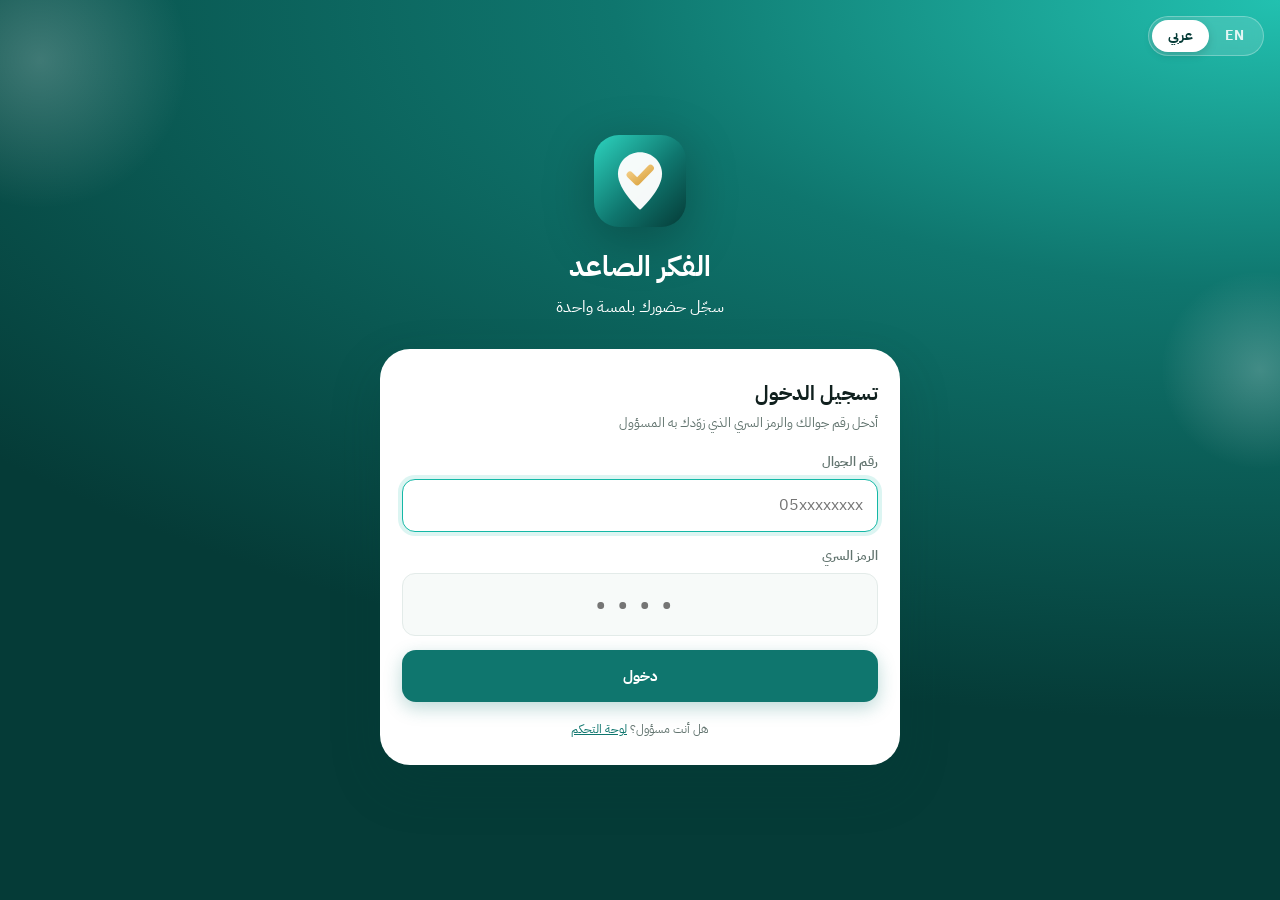
==== commit 0b791558: "Fix Arabic brand name: الفكر الصاعد (English stays Alfikr Alsaad) Co-Authored-By: Claude Opus 5.5 <n" ====
--- a/index.html
+++ b/index.html
@@ -3,12 +3,12 @@
 <head>
   <meta charset="utf-8">
   <meta name="viewport" content="width=device-width, initial-scale=1, viewport-fit=cover">
-  <title>الفكر الساعد · الحضور</title>
-  <meta name="description" content="تطبيق الفكر الساعد لتسجيل الحضور والانصراف">
+  <title>الفكر الصاعد · الحضور</title>
+  <meta name="description" content="تطبيق الفكر الصاعد لتسجيل الحضور والانصراف">
   <meta name="theme-color" content="#0f766e">
   <meta name="apple-mobile-web-app-capable" content="yes">
   <meta name="apple-mobile-web-app-status-bar-style" content="black-translucent">
-  <meta name="apple-mobile-web-app-title" content="الفكر الساعد">
+  <meta name="apple-mobile-web-app-title" content="الفكر الصاعد">
   <link rel="icon" href="assets/logo.svg" type="image/svg+xml">
   <link rel="apple-touch-icon" href="assets/logo.svg">
   <link rel="manifest" href="manifest.webmanifest">
@@ -26,7 +26,7 @@
     <div class="orb" style="width:200px;height:200px;top:30%;right:-80px;animation-delay:-4s"></div>
     <div class="auth-head">
       <img class="logo" src="assets/logo.svg" alt="">
-      <h1>الفكر الساعد</h1>
+      <h1>الفكر الصاعد</h1>
       <p>سجّل حضورك بلمسة واحدة</p>
     </div>
     <form class="auth-card" id="loginForm" autocomplete="on">
--- a/assets/style.css
+++ b/assets/style.css
@@ -1,4 +1,4 @@
-/* الفكر الساعد — design tokens & shared UI */
+/* الفكر الصاعد — design tokens & shared UI */
 :root {
   --brand: #0f766e;
   --brand-2: #14b8a6;
